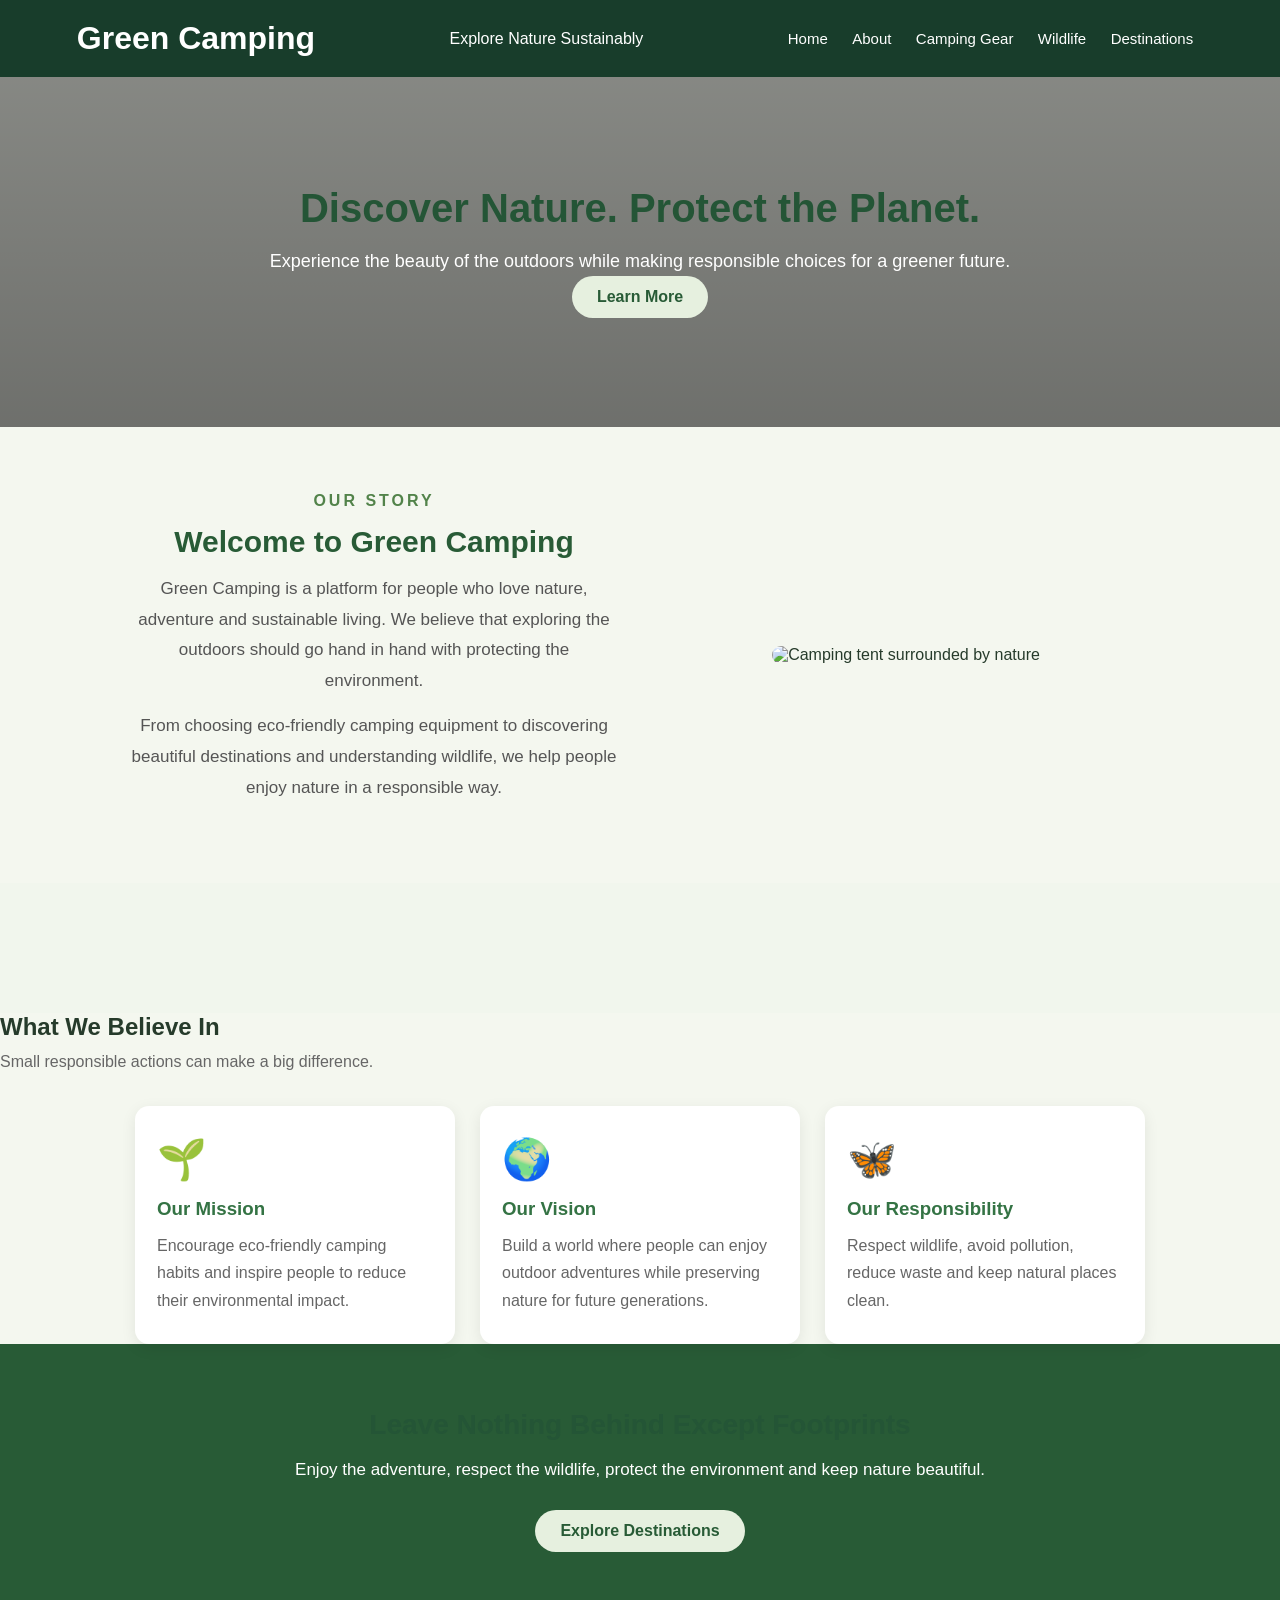
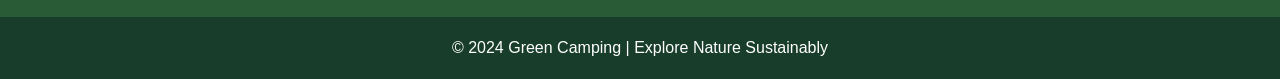
==== about.html @ 619307bb "Add files via upload" ====
<!DOCTYPE html>
<html lang="en">
<head>
    <meta charset="UTF-8">
    <meta name="viewport" content="width=device-width, initial-scale=1.0">
    <title>About Us | Green Camping</title>
    <link rel="stylesheet" href="style.css">
</head>
<body>

    <header>
        <h1>Green Camping</h1>
        <p>Explore Nature Sustainably</p>

        <nav>
            <a href="index.html">Home</a>
            <a href="about.html">About</a>
            <a href="gear.html">Camping Gear</a>
            <a href="wildlife.html">Wildlife</a>
            <a href="places.html">Destinations</a>
        </nav>
    </header>

    <section class="about-hero">
        <div class="about-hero-content">
            <h2>Discover Nature. Protect the Planet.</h2>
            <p>
                Experience the beauty of the outdoors while
                making responsible choices for a greener future.
            </p>
            <a href="#mission" class="about-button">Learn More</a>
        </div>
    </section>

    <section class="about-intro">
        <div class="about-text">
            <span class="about-tag">OUR STORY</span>
            <h2>Welcome to Green Camping</h2>
            <p>
                Green Camping is a platform for people who love
                nature, adventure and sustainable living.
                We believe that exploring the outdoors should
                go hand in hand with protecting the environment.
            </p>
            <p>
                From choosing eco-friendly camping equipment
                to discovering beautiful destinations and
                understanding wildlife, we help people enjoy
                nature in a responsible way.
            </p>
        </div>

        <div class="about-image">
            <img src="images/tent.jpg" alt="Camping tent surrounded by nature">
        </div>
    </section>

    <section class="about-values" id="mission"></section>
        <h2>What We Believe In</h2>
        <p class="section-description">
            Small responsible actions can make a big difference.
        </p>

        <div class="value-container">

            <div class="value-card">
                <div class="value-icon">🌱</div>
                <h3>Our Mission</h3>
                <p>
                    Encourage eco-friendly camping habits
                    and inspire people to reduce their
                    environmental impact.
                </p>
            </div>

            <div class="value-card">
                <div class="value-icon">🌍</div>
                <h3>Our Vision</h3>
                <p>
                    Build a world where people can enjoy
                    outdoor adventures while preserving
                    nature for future generations.
                </p>
            </div>

            <div class="value-card">
                <div class="value-icon">🦋</div>
                <h3>Our Responsibility</h3>
                <p>
                    Respect wildlife, avoid pollution,
                    reduce waste and keep natural places clean.
                </p>
            </div>

        </div>
    </section>

    <section class="about-message">
        <h2>Leave Nothing Behind Except Footprints</h2>
        <p>
            Enjoy the adventure, respect the wildlife,
            protect the environment and keep nature beautiful.
        </p>
        <a href="places.html" class="about-button">Explore Destinations</a>
    </section>

    <footer>
        <p>© 2024 Green Camping | Explore Nature Sustainably</p>
    </footer>
    <script src="script.js"></script>

</body>
</html>
---- style.css ----
* {
    margin: 0;
    padding: 0;
    box-sizing: border-box;
    font-family: Arial, sans-serif;
    scroll-behavior: smooth;
}

body {
    background-color: #f4f7ef;
    color: #263b2b;
}

header {
    background-color: #183d2b;
    color: white;
    padding: 20px 6%;
    display: flex;
    justify-content: space-between;
    align-items: center;
    flex-wrap: wrap;
    gap: 15px;
}

header h2 {
    font-size: 25px;
}

nav a {
    color: white;
    text-decoration: none;
    margin: 10px;
    font-size: 15px;
}

nav a:hover {
    color: #b8e986;
}

.hero {
    min-height: 500px;
    background: linear-gradient(
        rgba(0, 0, 0, 0.45),
        rgba(0, 0, 0, 0.45)
    ), url("https://images.unsplash.com/photo-1448375240586-882707db888b")
    center/cover no-repeat;
    color: white;
    display: flex;
    flex-direction: column;
    justify-content: center;
    align-items: center;
    text-align: center;
    padding: 30px;
}

.hero h1 {
    font-size: 48px;
    margin-bottom: 20px;
}

.hero p {
    font-size: 19px;
    margin-bottom: 30px;
}

.btn {
    background-color: #78a942;
    color: white;
    padding: 13px 28px;
    text-decoration: none;
    border-radius: 25px;
}

.btn:hover {
    background-color: #527d2b;
}

section:not(.hero) {
    padding: 65px 10%;
    text-align: center;
}

section h2 {
    font-size: 30px;
    color: #245536;
    margin-bottom: 20px;
}

section p {
    font-size: 17px;
    line-height: 1.8;
    max-width: 850px;
    margin: auto;
}

footer {
    background-color: #183d2b;
    color: white;
    text-align: center;
    padding: 22px;
}

@media (max-width: 768px) {
    header {
        flex-direction: column;
    }

    nav {
        text-align: center;
    }

    nav a {
        display: inline-block;
    }

    .hero h1 {
        font-size: 32px;
    }
}

/* CAMPING GEAR PAGE */

.gear-hero {
    background: linear-gradient(rgba(14, 35, 20, 0.55),
    rgba(14, 35, 20, 0.55)),
    url("https://images.unsplash.com/photo-1470770841072-f978cf4d019e")
    center/cover no-repeat;
    color: white;
    text-align: center;
    padding: 100px 20px;
}

.gear-hero h1 {
    font-size: 42px;
    margin-bottom: 15px;
}

.gear-hero p {
    font-size: 18px;
}

.gear-section {
    padding: 60px 8%;
    text-align: center;
}

.gear-intro {
    max-width: 750px;
    margin: 0 auto 35px;
    line-height: 1.8;
}

.gear-container {
    display: grid;
    grid-template-columns: repeat(4, 1fr);
    gap: 25px;
}

.gear-card {
    background: white;
    border-radius: 14px;
    overflow: hidden;
    box-shadow: 0 5px 15px rgba(0,0,0,0.08);
    transition: transform 0.3s;
}

.gear-card:hover {
    transform: translateY(-8px);
}

.gear-card img {
    width: 100%;
    height: 220px;
    object-fit: cover;
}

.gear-card h3 {
    color: #245536;
    margin: 20px 10px 10px;
}

.gear-card p {
    font-size: 14px;
    padding: 0 18px 22px;
    line-height: 1.7;
}

/* Responsive layout */
@media (max-width: 900px) {
    .gear-container {
        grid-template-columns: repeat(2, 1fr);
    }
}

@media (max-width: 550px) {
    .gear-container {
        grid-template-columns: 1fr;
    }

    .gear-hero h1 {
        font-size: 30px;
    }
}

/* ABOUT PAGE */

.about-hero {
    min-height: 350px;
    background: linear-gradient(rgba(0, 0, 0, 0.45),
                rgba(0, 0, 0, 0.55)),
                url("images/lamp.jpg") center/cover no-repeat;
    display: flex;
    align-items: center;
    justify-content: center;
    text-align: center;
    padding: 40px 20px;
    color: white;
}

.about-hero-content {
    max-width: 750px;
}

.about-hero h2 {
    font-size: 40px;
    margin-bottom: 15px;
}

.about-hero p {
    font-size: 18px;
    line-height: 1.7;
}

.about-intro {
    display: flex;
    align-items: center;
    gap: 40px;
    padding: 65px 8%;
    flex-wrap: wrap;
}

.about-text {
    flex: 1;
    min-width: 280px;
}

.about-tag {
    color: #52834a;
    font-weight: bold;
    letter-spacing: 3px;
}

.about-text h2 {
    font-size: 30px;
    color: #285b36;
    margin: 15px 0;
}

.about-text p {
    line-height: 1.8;
    color: #555;
    margin-bottom: 15px;
}

.about-image {
    flex: 1;
    min-width: 280px;
}

.about-image img {
    width: 100%;
    height: 320px;
    object-fit: cover;
    border-radius: 15px;
}

.about-values {
    background: #f1f6ed;
    padding: 60px 8%;
    text-align: middle;
}

.about-values h2 {
    color: #285b36;
    font-size: 30px;
}

.section-description {
    color: #666;
    margin: 12px 0 35px;
}

.value-container {
    display: flex;
    justify-content: center;
    gap: 25px;
    flex-wrap: wrap;
}

.value-card {
    background: white;
    padding: 30px 22px;
    border-radius: 14px;
    flex: 1;
    min-width: 220px;
    max-width: 320px;
    box-shadow: 0 4px 15px rgba(0,0,0,0.08);
}

.value-icon {
    font-size: 40px;
    margin-bottom: 15px;
}

.value-card h3 {
    color: #347344;
    margin-bottom: 12px;
}

.value-card p {
    color: #666;
    line-height: 1.7;
}

.about-message {
    background: #285b36;
    color: white;
    text-align: center;
    padding: 55px 20px;
}

.about-message h2 {
    font-size: 28px;
    margin-bottom: 15px;
}

.about-message p {
    line-height: 1.7;
    margin-bottom: 25px;
}

.about-button {
    display: inline-block;
    background: #e6f0df;
    color: #285b36;
    text-decoration: none;
    padding: 12px 25px;
    border-radius: 25px;
    font-weight: bold;
}

.about-button:hover {
    background: white;
}

@media (max-width: 700px) {
    .about-hero h2 {
        font-size: 29px;
    }

    .about-intro {
        padding: 40px 6%;
    }

    .about-values {
        padding: 40px 6%;
    }
}

/* WILDLIFE PAGE */

.wildlife-hero {
    min-height: 350px;
    background: linear-gradient(rgba(0,0,0,0.4), rgba(0,0,0,0.55)),
                url("images/deer.jpg") center/cover no-repeat;
    display: flex;
    align-items: center;
    justify-content: center;
    text-align: center;
    padding: 40px 20px;
    color: white;
}

.wildlife-hero h2 {
    font-size: 40px;
    margin-bottom: 15px;
}

.wildlife-hero p {
    font-size: 18px;
    line-height: 1.7;
}

.wildlife-intro {
    text-align: center;
    padding: 55px 10%;
}

.wildlife-intro h2,
.animal-section h2 {
    color: #285b36;
    font-size: 30px;
    margin-bottom: 20px;
}

.wildlife-intro p {
    color: #555;
    line-height: 1.8;
    max-width: 850px;
    margin: auto;
}

.animal-section {
    background: #f1f6ed;
    padding: 55px 8%;
    text-align: center;
}

.animal-container {
    display: flex;
    justify-content: center;
    gap: 25px;
    flex-wrap: wrap;
}

.animal-card {
    background: white;
    flex: 1;
    min-width: 220px;
    max-width: 320px;
    border-radius: 14px;
    overflow: hidden;
    box-shadow: 0 4px 15px rgba(0,0,0,0.08);
}

.animal-card img {
    width: 100%;
    height: 220px;
    object-fit: cover;
}

.animal-card h3 {
    color: #347344;
    margin: 18px 0 10px;
}

.animal-card p {
    color: #666;
    line-height: 1.7;
    padding: 0 18px 22px;
}

.wildlife-message {
    background: #285b36;
    color: white;
    text-align: center;
    padding: 55px 20px;
}

.wildlife-message h2 {
    margin-bottom: 15px;
}

.wildlife-message p {
    line-height: 1.7;
}

@media (max-width: 700px) {
    .wildlife-hero h2 {
        font-size: 28px;
    }

    .animal-section {
        padding: 40px 6%;
    }
}

/* DESTINATIONS PAGE */

.places-hero {
    min-height: 350px;
    background: linear-gradient(rgba(0,0,0,0.4), rgba(0,0,0,0.55)),
                url("images/mountains.jpg") center/cover no-repeat;
    display: flex;
    align-items: center;
    justify-content: center;
    text-align: center;
    padding: 40px 20px;
    color: white;
}

.places-hero h2 {
    font-size: 40px;
    margin-bottom: 15px;
}

.places-hero p {
    font-size: 18px;
    line-height: 1.7;
}

.places-intro {
    text-align: center;
    padding: 55px 10%;
}

.places-intro h2,
.destination-section h2 {
    color: #285b36;
    font-size: 30px;
    margin-bottom: 20px;
}

.places-intro p {
    color: #555;
    line-height: 1.8;
    max-width: 850px;
    margin: auto;
}

.destination-section {
    background: #f1f6ed;
    padding: 55px 8%;
    text-align: center;
}

.destination-container {
    display: flex;
    justify-content: center;
    gap: 25px;
    flex-wrap: wrap;
}

.destination-card {
    background: white;
    flex: 1;
    min-width: 250px;
    max-width: 340px;
    border-radius: 14px;
    overflow: hidden;
    box-shadow: 0 4px 15px rgba(0,0,0,0.08);
    transition: transform 0.3s ease;
}

.destination-card:hover {
    transform: translateY(-7px);
}

.destination-card img {
    width: 100%;
    height: 220px;
    object-fit: cover;
}

.destination-info {
    padding: 20px;
}

.destination-info h3 {
    color: #347344;
    margin-bottom: 12px;
}

.destination-info p {
    color: #666;
    line-height: 1.7;
}

.travel-tips {
    padding: 50px 10%;
    text-align: center;
}

.travel-tips h2 {
    color: #285b36;
    margin-bottom: 20px;
}

.travel-tips ul {
    display: inline-block;
    text-align: left;
    line-height: 2;
    color: #555;
}

@media (max-width: 700px) {
    .places-hero h2 {
        font-size: 28px;
    }

    .destination-section {
        padding: 40px 6%;
    }
}

/* LOGIN PAGE */

.login-page {
    min-height: 100vh;
    background:
        linear-gradient(rgba(0, 0, 0, 0.45), rgba(0, 0, 0, 0.55)),
        url("images/tent.jpg") center/cover no-repeat;
    display: flex;
    align-items: center;
    justify-content: center;
    padding: 30px 15px;
}


    
.login-container {
    width: 100%;
    max-width: 420px;
    background: rgba(255, 255, 255, 0.15);
    backdrop-filter: blur(8px);
    -webkit-backdrop-filter: blur(8px);
    border: 1px solid rgba(255, 255, 255, 0.35);
    padding: 40px 35px;
    border-radius: 18px;
    text-align: center;
    box-shadow: 0 8px 30px rgba(0, 0, 0, 0.25);
}



.login-container h1 {
    color: white;
    margin-bottom: 20px;
}

.login-container h2 {
    color: white;
    margin-bottom: 12px;
}

.login-container p {
    color: white;
    line-height: 1.6;
}

.login-container form {
    text-align: left;
    margin-top: 25px;
}

.login-container label {
    display: block;
    margin-bottom: 8px;
    color: white;
    font-weight: bold;
}

.login-container input {
    width: 100%;
    padding: 13px;
    margin-bottom: 20px;
    border: 1px solid #ccc;
    border-radius: 8px;
    font-size: 15px;
    box-sizing: border-box;
}

.login-container button {
    width: 100%;
    padding: 14px;
    background: #347344;
    color: white;
    border: none;
    border-radius: 8px;
    font-size: 16px;
    cursor: pointer;
}

.login-container button:hover {
    background: #285b36;
}

.login-links {
    margin-top: 22px;
    font-size: 14px;
}

.login-links a,
.back-home {
    color: #347344;
    font-weight: bold;
    text-decoration: none;
}

.back-home {
    display: inline-block;
    margin-top: 15px;
}

/* SHOW PASSWORD CHECKBOX */

.login-container .show-password {
    display: flex;
    align-items: center;
    gap: 8px;
    color: white;
    font-size: 14px;
    font-weight: normal;
    cursor: pointer;
    margin-top: -10px;
    margin-bottom: 18px;
}

.login-container .show-password input[type="checkbox"] {
    width: 16px;
    height: 16px;
    margin: 0;
    cursor: pointer;
}

/* REGISTRATION PAGE */

.register-container {
    max-width: 450px;
}

.register-container h1 {
    color: white;
}

.register-container h2 {
    color: white;
}

.register-container p {
    color: white;
}

.register-container label {
    color: white;
}

.register-container input {
    background: rgba(255, 255, 255, 0.9);
    border: 1px solid rgba(255, 255, 255, 0.6);
}

.register-container button {
    margin-top: 10px;
}
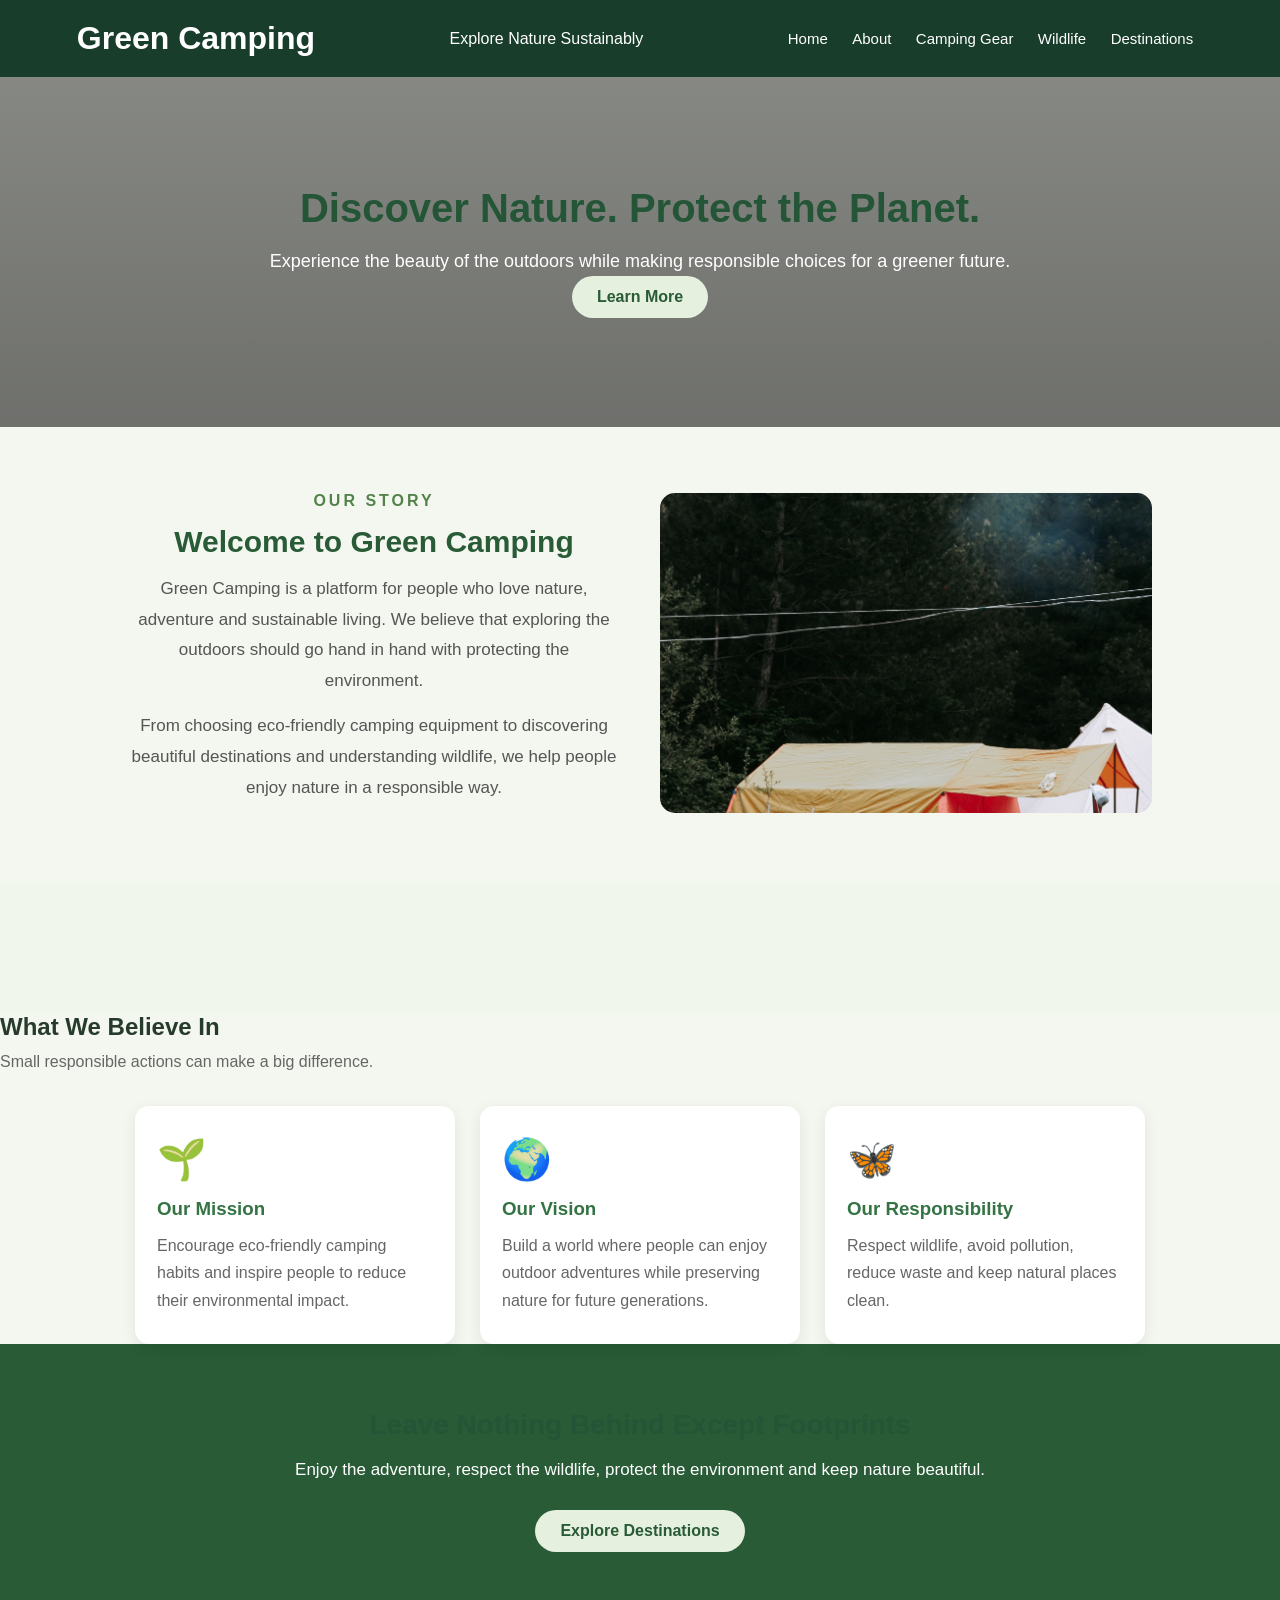
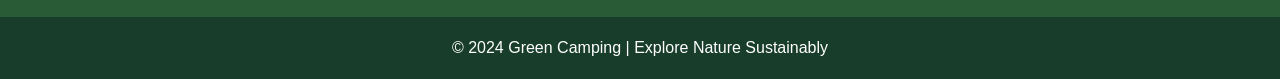
==== commit 5d07d081: "Update about.html" ====
--- a/about.html
+++ b/about.html
@@ -52,7 +52,7 @@
         </div>
 
         <div class="about-image">
-            <img src="images/tent.jpg" alt="Camping tent surrounded by nature">
+            <img src="tent.jpg" alt="Camping tent surrounded by nature">
         </div>
     </section>
 
